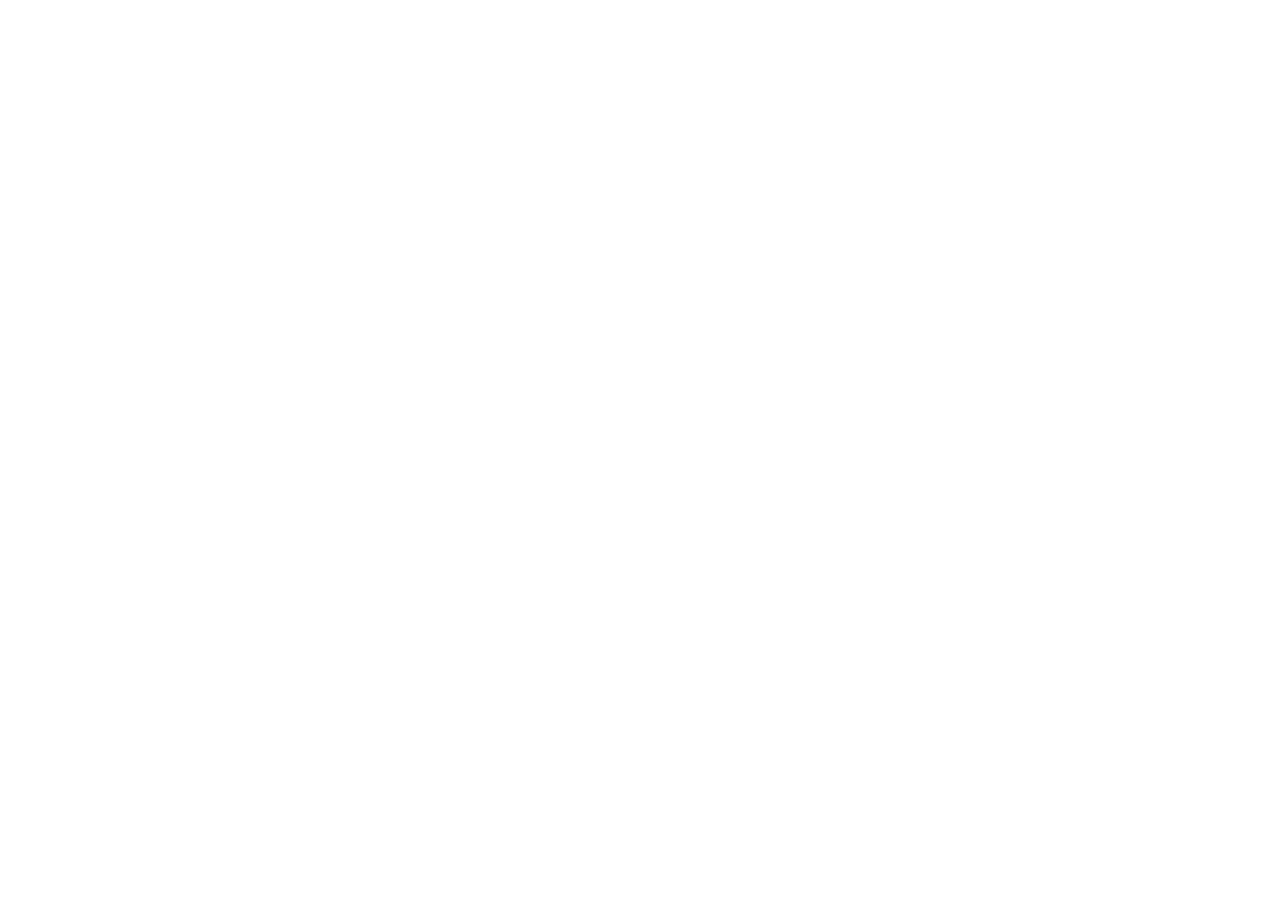
==== pages/chat.html @ f08343c9 "first change" ====
<!DOCTYPE html>
<html lang="en">
<head>
    <meta charset="UTF-8">
    <meta http-equiv="X-UA-Compatible" content="IE=edge">
    <meta name="viewport" content="width=device-width, initial-scale=1.0">
    <link rel="stylesheet" href="../style/chat.css">
    <link rel="stylesheet" href="../style/bootstrap.css">
    <title>chat</title>
</head>
<body>
    
</body>
</html>
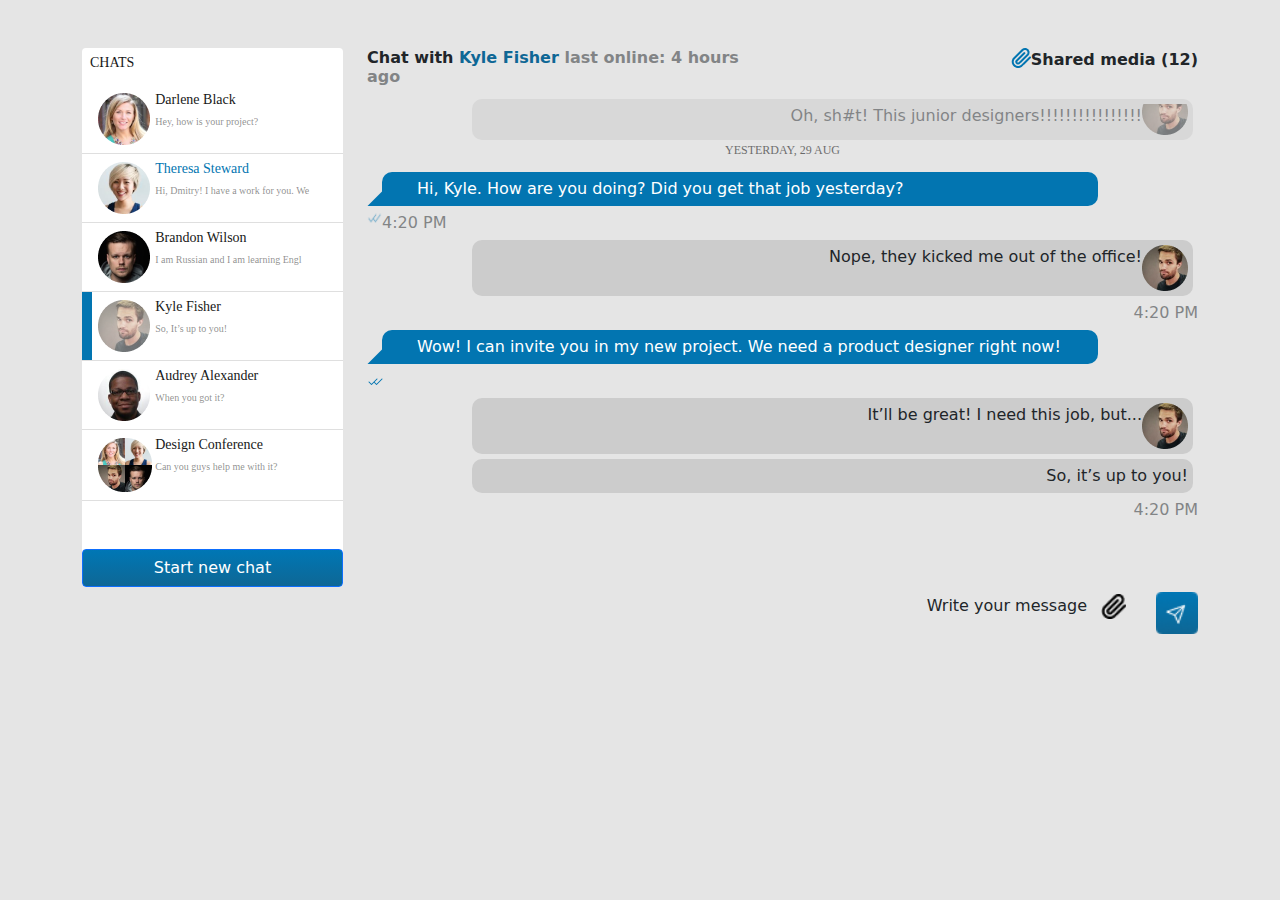
==== commit 77ce1b3f: "chat" ====
--- a/pages/chat.html
+++ b/pages/chat.html
@@ -4,11 +4,76 @@
     <meta charset="UTF-8">
     <meta http-equiv="X-UA-Compatible" content="IE=edge">
     <meta name="viewport" content="width=device-width, initial-scale=1.0">
+    <link rel="stylesheet" href="../style/bootstrap.css">
     <link rel="stylesheet" href="../style/chat.css">
-    <link rel="stylesheet" href="../style/bootstrap.css">
     <title>chat</title>
 </head>
 <body>
-    
+    <div class="chats1 container">
+        <div class="row">
+            <div class="col-12 col-lg-3">
+                <div class="pofiles-wrapper">
+                    <div class="profiles">
+                        <div class="card mt-5">
+                            <h4 class="p-2">CHATS</h4>
+                            <ul class="chat_group list-group list-group-flush">
+                              <li class="list-group-item d-flex "><div class="col-3"><img src="./chat_images/Photo.png" alt="error"></div><div class="text2 col-9"><h4>Darlene Black</h4><p class="opacity">Hey, how is your project?</p></div></li>
+
+                              <li class="list-group-item d-flex "><div class="col-3"><img src="./chat_images/Photo (1).png" alt="error"></div><div class="text2 col-9"><h4 class="theresa">Theresa Steward</h4><p class="opacity">Hi, Dmitry! I have a work for you. We</p></div></li>
+
+                               <li class="list-group-item d-flex "><div class="col-3"><img src="./chat_images/Photo (2).png" alt="error"></div><div class="text2 col-9"><h4>Brandon Wilson</h4><p class="opacity">I am Russian and I am learning Engl</p></div></li>
+
+                               <li class="to_you list-group-item d-flex "><div class="col-3"><img src="./chat_images/Photo (3).png" alt="error"></div><div class="text2 col-9"><h4 class="Kyle">Kyle Fisher</h4><p class="opacity">So, It’s up to you!</p></div></li>
+
+                               <li class="list-group-item d-flex "><div class="col-3"><img src="./chat_images/Photo (4).png" alt="error"></div><div class="text2 col-9"><h4>Audrey Alexander</h4><p class="opacity">When you got it?</p></div></li>  
+
+                               <li class="list-group-item d-flex "><div class="col-3"><img src="./chat_images/Mask Group.png" alt="error"></div><div class="text2 col-9"><h4>Design Conference</h4><p class="opacity">Can you guys help me with it?</p></div></li>
+
+                               <li class="button1">
+                                   <div class="d-grid gap-2 col-12 mx-auto mt-5 ">
+                                       <button class="new_chat btn btn-primary" type="button">Start new chat</button>
+                                     </div>
+                                </li>
+                            </ul>
+                        </div>
+                    </div>
+                </div>
+            </div>
+            <div class="col-12 col-lg-9">
+               <div class="row mt-5">
+                   <div class="col-12 col-lg-6">
+                     <h6 class="Fisher fw-bold">Chat with <span class="kyle fw-bold">Kyle Fisher</span> <span class="online fw-bold">last online: 4 hours ago</span></h6>
+                   </div>
+                   <div class="col-12 col-lg-6 d-flex justify-content-end ">
+                     <img class="vector" src="./chat_images/Vector.png" alt="error"><div class="media fw-bold">Shared media (12)</div>
+                   </div>
+                   <div class="chat">
+                       
+                    <div class="messages-wrapper">
+                    <div class="others online"><p class="message">Oh, sh#t! This junior designers!!!!!!!!!!!!!!!! <img src="./chat_images/Photo (5).png" alt="error"> </p> </div>
+                    <p class="date">yesterday, 29 aug</p>
+                        <div class="mine"><p class="message">Hi, Kyle. How are you doing? Did you get that job yesterday?</p>    <div class="time"><img src="./chat_images/Read.png" alt="" width="15" height="15"> 4:20 PM</div></div>
+                        
+                        <div class="others"><p class="message">Nope, they kicked me out of the office! <img src="./chat_images/Photo (6).png" alt="error"></p><div class="time">4:20 PM</div></div>
+                        <div class="time"></div>
+                        <div class="mine"><p class="message">Wow! I can invite you in my new project. We need a product designer right now!</p> <img src="./chat_images/Read.png" alt="error"></div>
+                        <div class="time"></div>
+                        <div class="others"><p class="message">It’ll be great! I need this job, but... <img src="./chat_images/Photo (6).png" alt=""></p> </div>
+                        <div class="others"><p class="message">So, it’s up to you!</p><div class="time">4:20 PM</div></div>
+                    </div>
+                    <div class="send row d-flex ms-auto">
+                        <div class="col-12 col-lg-10">
+                           <div class="write"><p>Write your message</p></div>
+                        </div>
+                        <div class="massanger col-12 col-lg-2 d-flex justify-content-end">
+                          <div class="scrip d-flex justify-content-end"><img src="./chat_images/Vector (1).png" alt="error"></div>
+                          <div class="logo d-flex justify-content-end"><img src="./chat_images/sending_logo.png" alt="error"></div>
+                        </div>
+                    </div>
+               </div>
+                </div>
+            </div>
+        </div>
+    </div>
 </body>
 </html>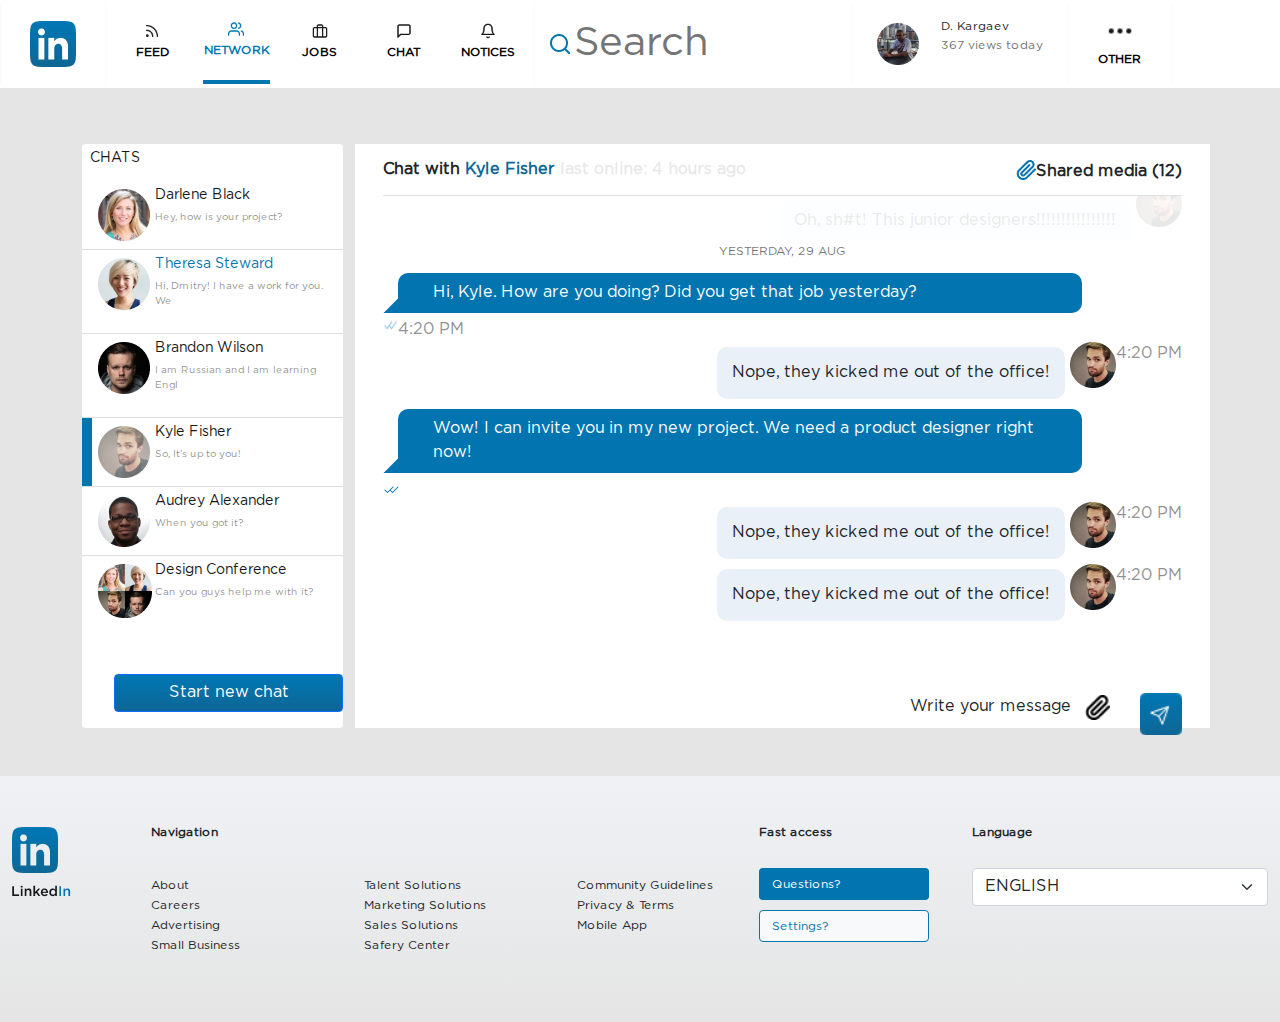
==== commit 0741c60b: "Chat all added" ====
--- a/pages/chat.html
+++ b/pages/chat.html
@@ -1,15 +1,546 @@
 <!DOCTYPE html>
 <html lang="en">
+
 <head>
     <meta charset="UTF-8">
     <meta http-equiv="X-UA-Compatible" content="IE=edge">
     <meta name="viewport" content="width=device-width, initial-scale=1.0">
     <link rel="stylesheet" href="../style/bootstrap.css">
     <link rel="stylesheet" href="../style/chat.css">
+    <link rel="stylesheet" href="../style/navbarFooter.css">
+    <script src="https://cdn.jsdelivr.net/npm/bootstrap@5.1.3/dist/js/bootstrap.min.js"
+        integrity="sha384-QJHtvGhmr9XOIpI6YVutG+2QOK9T+ZnN4kzFN1RtK3zEFEIsxhlmWl5/YESvpZ13"
+        crossorigin="anonymous"></script>
+    <script src="https://cdn.jsdelivr.net/npm/bootstrap@5.1.3/dist/js/bootstrap.bundle.min.js"
+        integrity="sha384-ka7Sk0Gln4gmtz2MlQnikT1wXgYsOg+OMhuP+IlRH9sENBO0LRn5q+8nbTov4+1p"
+        crossorigin="anonymous"></script>
     <title>chat</title>
 </head>
+
 <body>
-    <div class="chats1 container">
+    <!-- navbar -->
+    <div class="fixed1"></div>
+    <div style="position: fixed; width: 100%;  z-index: 20;">
+        <div class="container-fluid " style="z-index: 20;">
+            <div class="container-xxl p-r   " style=" z-index: 110;">
+                <div class="row " style="z-index: 100;">
+                    <div class="col-6 col-md-7 col-lg-8"></div>
+                    <div class="col-5 col-md-4 col-lg-4 p-r" id="z" style=" z-index: 1000;">
+                        <div class="offcanvas offcanvas-top"
+                            style="z-index: 100; position: absolute; width: 100% !important;height: 800px !important; right: 0 !important; "
+                            tabindex="-1" id="offcanvasTop" aria-labelledby="offcanvasTopLabel">
+                            <div class="offcanvas-header">
+                                <h5 id="offcanvasTopLabel">More from LinkedIn</h5>
+                                <button type="button" class="btn-close text-reset" data-bs-dismiss="offcanvas"
+                                    aria-label="Close" onclick="exit()"></button>
+                            </div>
+                            <div class="offcanvas-body">
+                                <div style="background: white; width: 100%;">
+                                    <button class="btn  d-flex w-100" style="background: #0275B1;
+                    ">
+                                        <div class="d-flex justify-content-center align-items-center"
+                                            style="width: 20%;">
+                                            <img src="../images/book-open.png" alt="">
+                                        </div>
+                                        <div style="width: 80%;">
+                                            <h6 style="   
+                         font-family: 'Inter', sans-serif;
+                        font-weight: 600;
+                        font-size: 12px;
+                        line-height: 18px;
+                        letter-spacing: 0em;
+                        text-align: left;
+                        color: white;
+                        ">Learning with LinkedIn</h6>
+                                            <p style="font-family: 'Inter', sans-serif;
+                        color: white;
+                        font-size: 10px;
+                        line-height: 15px;
+                        letter-spacing: 0em;
+                        text-align: left;
+                        ">Courses, lectures, workshops</p>
+                                        </div>
+                                    </button>
+
+                                    <div class="d-flex flex-wrap justify-content-between">
+                                        <div class="d-flex others-cards cursor-p">
+                                            <div class="col-3 d-flex justify-content-center align-items-center"><img
+                                                    src="../images/Group_left.png" style="width: 15px; height: 15px;"
+                                                    alt=""></div>
+                                            <div class="col-9 d-flex justify-content-center align-items-center">
+                                                <h5 style="font-weight: 600; font-size: 12px;">Insights</h5>
+                                            </div>
+                                        </div>
+
+                                        <div class="d-flex others-cards cursor-p">
+                                            <div class="col-3 d-flex justify-content-center align-items-center"><img
+                                                    src="../images/Group_left2.png" style="width: 15px; height: 15px; "
+                                                    alt=""></div>
+                                            <div class="col-9 d-flex justify-content-center align-items-center">
+                                                <h5 style="font-weight: 600; font-size: 12px;">advertise</h5>
+                                            </div>
+                                        </div>
+
+                                        <div class="d-flex others-cards cursor-p">
+                                            <div class="col-3 d-flex justify-content-center align-items-center"><img
+                                                    src="../images/Group_left3.png" style="width: 15px; height: 15px;"
+                                                    alt=""></div>
+                                            <div class="col-9 d-flex justify-content-center align-items-center">
+                                                <h5 style="font-weight: 600; font-size: 12px;">groups</h5>
+                                            </div>
+                                        </div>
+
+                                        <div class=" d-flex others-cards cursor-p">
+                                            <div class="col-3 d-flex justify-content-center align-items-center"><img
+                                                    src="../images/Group_left4.png" style="width: 15px; height: 15px;"
+                                                    alt=""></div>
+                                            <div class="col-9 d-flex justify-content-center align-items-center">
+                                                <h5 style="font-weight: 600; font-size: 12px;">proFinder</h5>
+                                            </div>
+                                        </div>
+
+                                        <div class=" d-flex others-cards cursor-p">
+                                            <div class="col-3 d-flex justify-content-center align-items-center"><img
+                                                    src="../images/Group_left5.png" style="width: 15px; height: 15px;"
+                                                    alt=""></div>
+                                            <div class="col-9 d-flex justify-content-center align-items-center">
+                                                <h5 style="font-weight: 600; font-size: 12px;">Salary</h5>
+                                            </div>
+                                        </div>
+
+                                        <div class="d-flex others-cards cursor-p">
+                                            <div class="col-3 d-flex justify-content-center align-items-center"><img
+                                                    src="../images/Group_left6.png" style="width: 15px; height: 15px;"
+                                                    alt=""></div>
+                                            <div class="col-9 d-flex justify-content-center align-items-center">
+                                                <h5 style="font-weight: 600; font-size: 12px;">slideshare</h5>
+                                            </div>
+                                        </div>
+                                    </div>
+
+                                    <div class="mt-3" style="width: 100%; height: 1px; background: rgba(0, 0, 0, .1);">
+                                    </div>
+
+                                    <h4 class="mt-3" style="  
+                    font-family: 'Roboto', sans-serif;     
+                    font-size: 16px;
+                    line-height: 21px;
+                    letter-spacing: 0em;
+                    text-align: left;
+                    font-weight: 600;
+                    ">Business services</h4>
+
+
+                                    <div class="business mt-3 cursor-p">
+                                        <h4 class="business_h4">Talent Solutions</h4>
+                                        <p class="business_p">Find, attract and recruit talent</p>
+                                    </div>
+                                    <div class="business mt-3 cursor-p">
+                                        <h4 class="business_h4">Sales Solutions</h4>
+                                        <p class="business_p">Unlock sales opportunities</p>
+                                    </div>
+                                    <div class="business mt-3 cursor-p">
+                                        <h4 class="business_h4">Post a job</h4>
+                                        <p class="business_p">Get your job in front of quality candidates</p>
+                                    </div>
+                                    <div class="business mt-3 cursor-p">
+                                        <h4 class="business_h4">Marketing Solutions</h4>
+                                        <p class="business_p">Acquire customers and grow your buisness</p>
+                                    </div>
+                                    <div class="business mt-3 cursor-p">
+                                        <h4 class="business_h4">Learning Solutions</h4>
+                                        <p class="business_p">Develop talent across your organisation</p>
+                                    </div>
+
+                                    <div class="mt-3" style="width: 100%; height: 1px; background: rgba(0, 0, 0, .1);">
+                                    </div>
+                                    <div class="business gold mt-3 cursor-p">
+                                        <h4 class="business_h4">LinkedIn Premium</h4>
+                                        <p class="business_p">Special features only for premium users</p>
+                                    </div>
+                                </div>
+                            </div>
+                        </div>
+                    </div>
+
+                </div>
+            </div>
+        </div>
+    </div>
+    <div class="container-fluid-xxl   ">
+        <div class="container-xxl ">
+            <div class="row d-flex flex-row align-items-center fixed">
+                <div class="b col-2  col-lg-1 d-flex justify-content-center align-items-center">
+                    <a href="../index.html"><img style="width: 46px; height: 46px;" src="images/Logo.png" alt=""></a>
+                </div>
+                <div class="d-none d-lg-flex col-lg-4 d-flex py-1 justify-content-between navbar">
+                    <div class="col-2 d-flex flex-column align-items-center justify-content-center">
+                        <img src="../images/rss.png " alt="">
+                        <a class="py-2" href="feed.html">Feed</a>
+
+                    </div>
+                    <div style="border-bottom: 4px solid #0275B1 !important;
+        " class="col-2 bor_bot d-flex flex-column align-items-center justify-content-center">
+                        <img src="../imagesdiyorbek/users (1).png" alt="">
+                        <a class="py-2" style="color:#0077B5 !important;" href="network.html">Network</a>
+                    </div>
+                    <div class="col-2 d-flex flex-column align-items-center justify-content-center">
+                        <img src="../images/briefcase.png" alt="">
+                        <a class="py-2" href="job.html">jobs</a>
+                    </div>
+                    <div class=" col-2 d-flex flex-column align-items-center justify-content-center">
+                        <img src="../images/message-square.png" alt="">
+                        <a class="py-2" href="chat.html">chat</a>
+                    </div>
+                    <div class="col-2 d-flex flex-column align-items-center justify-content-center">
+                        <img src="../images/bell.png" alt="">
+                        <a class="py-2" href="notices.html">notices</a>
+                    </div>
+                </div>
+
+                <div class="b input col-md-5 col-5 col-lg-3 d-flex flex-row align-items-center justify-content-around p-r"
+                    style="z-index: 10 !important; background: white;">
+                    <img src="../images/search.png" style="width: 24px; height: 24px;" alt="">
+                    <input type="text" placeholder="Search" onfocus="onfokus()" style="z-index: 10;">
+                    <div id="of" class="col-12 inputFocus" style="z-index: 1; padding:0px 30px 30px 30px;">
+                        <h1 onclick="fokusend()" style=" cursor: pointer;  color:rgba(0, 0, 0, .1); font-family: 'Inter', sans-serif;       
+                        ">X</h1>
+                        <h4 style="color:rgba(0, 0, 0, .1); font-size: 16px;">JOBS</h4>
+                        <div class="d-flex mt-2 others-cards cursor-p" style="width: 100%;">
+                            <div class="col-3 d-flex justify-content-center align-items-center ">
+                                <img src="../images/Rectangle 2.2 (1)1.png" style="width: 40px; height: 40px;" alt="">
+                            </div>
+                            <div class="col-9 visitors d-flex flex-column justify-content-center">
+                                <h4>UX/UI Designer</h4>
+                                <p>Upwork</p>
+                            </div>
+
+
+                        </div>
+                        <div class="d-flex mt-2 others-cards cursor-p" style="width: 100%;">
+                            <div class="col-3 d-flex justify-content-center align-items-center ">
+                                <img src="../images/Rectangle 2.2 (1)2.png" style="width: 40px; height: 40px;" alt="">
+                            </div>
+                            <div class="col-9 visitors d-flex flex-column justify-content-center">
+                                <h4>Part-time UX designer</h4>
+                                <p>Google</p>
+                            </div>
+
+                        </div>
+
+                        <h4 class="mt-4" style="color: #0275B1; font-size: 16px;">All jobs (84)</h4>
+
+                        <div class="mt-3" style="width: 100%; height: 1px; background: rgba(0, 0, 0, .1);"></div>
+
+                        <h4 class="mt-4" style="color:rgba(0, 0, 0, .1); font-size: 16px;">Users</h4>
+                        <div class="d-flex mt-2 others-cards cursor-p" style="width: 100%;">
+                            <div class="col-3 d-flex justify-content-center align-items-center ">
+                                <img src="../images/Photo3.png" alt="">
+                            </div>
+                            <div class="col-9 visitors d-flex flex-column justify-content-center">
+                                <h4>Brandon Wilson</h4>
+                                <p>Senior UX designer</p>
+                            </div>
+
+                        </div>
+
+                        <div class="d-flex mt-2 others-cards cursor-p" style="width: 100%;">
+                            <div class="col-3 d-flex justify-content-center align-items-center  ">
+                                <img src="../images/Photo4.png" alt="">
+                            </div>
+                            <div class="col-9 visitors d-flex flex-column justify-content-center">
+                                <h4>Kyle Fisher </h4>
+                                <p>Product designer at Com...</p>
+                            </div>
+
+                        </div>
+                        <h4 class="mt-4" style="color: #0275B1; font-size: 16px;">All users (1,530)</h4>
+                        <div class="mt-3" style="width: 100%; height: 1px; background: rgba(0, 0, 0, .1);"></div>
+
+                        <h4 class="mt-4" style="color:rgba(0, 0, 0, .1); font-size: 16px;">Articles</h4>
+
+                        <div class="d-flex mt-3 cursor-p" style="width: 100%;">
+                            <div class="col-5 d-flex justify-content-center align-items-center  ">
+                                <img src="../images/Photo22.png" alt="">
+                            </div>
+                            <div class="col-7 visitors d-flex flex-column justify-content-center ">
+                                <h4>Designing with
+                                    Adobe XD and pro</h4>
+                                <p>9,122 viewers</p>
+                            </div>
+
+                        </div>
+                        <h4 class="mt-4" style="color: #0275B1; font-size: 16px; margin-bottom: 40px;">See all
+                            recomendations</h4>
+
+                    </div>
+                </div>
+
+                <div class=" col-3 col-md-2 col-lg-2 d-none d-md-flex d-flex align-items-center justify-content-around">
+                    <div><img src="../images/Rectangle.png" alt=""></div>
+                    <div class="d-flex flex-column justify-content-center">
+                        <h6 style="font-family: Gotham Pro;
+                        font-size: 12px;
+                        line-height: 11px;
+                        letter-spacing: 0em;
+                        text-align: left;
+                        ">D. Kargaev</h6>
+                        <p style="font-family: Gotham Pro;
+                        font-size: 12px;
+                        line-height: 11px;
+                        letter-spacing: 0em;
+                        text-align: left;
+                        color: #747474;
+
+                        ">367 views today</p>
+                    </div>
+                </div>
+
+                <div class=" b   col-3 col-md-2 col-lg-1 d-flex flex-column align-items-center justify-content-center">
+                    <img src="../images/more-horizontal.png" style="width: 30px; height: 30px;" alt="">
+                    <a class="py-2" href="" type="button" data-bs-toggle="offcanvas" data-bs-target="#offcanvasTop"
+                        aria-controls="offcanvasTop" onclick="clickother()">other</a>
+
+                    <!-- <button class="btn btn-primary" type="button" data-bs-toggle="offcanvas" data-bs-target="#offcanvasTop" aria-controls="offcanvasTop">Toggle top offcanvas</button> -->
+
+
+
+                </div>
+                <div class="col-2 col-md-1  d-xl-none">
+                    <button style="z-index: 10;" class="btn " type="button" data-bs-toggle="offcanvas"
+                        data-bs-target="#offcanvasRight" aria-controls="offcanvasRight"><img
+                            style="width: 30px; height: 30px;" src="../images/menu2.png" alt=""></button>
+
+                    <div class="offcanvas offcanvas-end" tabindex="-1" id="offcanvasRight"
+                        aria-labelledby="offcanvasRightLabel">
+                        <div class="offcanvas-header">
+                            <h5 id="offcanvasRightLabel">Menu</h5>
+                            <button type="button" class="btn-close text-reset" data-bs-dismiss="offcanvas"
+                                aria-label="Close"></button>
+                        </div>
+                        <div class="offcanvas-body">
+                            <div class="d-block d-lg-none col-lg-4 d-flex py-1 justify-content-between navbar">
+                                <div class="col-2 d-flex flex-column align-items-center justify-content-center">
+                                    <img src="../images/rss.png " alt="">
+                                    <a class="py-2" href="feed.html">Feed</a>
+
+                                </div>
+                                <div style="    border-bottom: 4px solid #0275B1 !important;
+              " class="col-2 bor_bot d-flex flex-column align-items-center justify-content-center">
+                                    <img src="../imagesdiyorbek/users (1).png" alt="">
+                                    <a style="color: #0275B1 !important;" class="py-2  " style="color: #0077B5;"
+                                        href="network.html">Network</a>
+                                </div>
+                                <div class="col-2 d-flex flex-column align-items-center justify-content-center">
+                                    <img src="../images/briefcase.png" alt="">
+                                    <a class="py-2" href="job.html">jobs</a>
+                                </div>
+                                <div class=" col-2 d-flex flex-column align-items-center justify-content-center">
+                                    <img src="../images/message-square.png" alt="">
+                                    <a class="py-2" href="chat.html">chat</a>
+                                </div>
+                                <div class="col-2 d-flex flex-column align-items-center justify-content-center">
+                                    <img src="../images/bell.png" alt="">
+                                    <a class="py-2" href="notices.html">notices</a>
+                                </div>
+                            </div>
+                            <div class="col-12 d-block d-xl-none">
+                                <div class="row r-banner ">
+                                    <div class="col-12">
+                                        <div class="row  r-col-3 justify-content-around">
+                                            <div class="col-6 d-flex align-items-center">
+                                                <h5>your dashboard</h5>
+                                            </div>
+                                            <div class="col-6 d-flex justify-content-end"><a href="">go to stats</a>
+                                            </div>
+                                        </div>
+                                        <div class="hr">
+                                            <div></div>
+                                        </div>
+
+                                        <div class="row r-col-3-important">
+                                            <div class="col-12 big-h">
+                                                <h6>367</h6>
+                                                <p>views today</p>
+                                            </div>
+                                            <div class="col-12 big-h">
+                                                <h6>15</h6>
+                                                <p>posts views</p>
+                                            </div>
+                                            <div class="col-12 big-h">
+                                                <h6>9</h6>
+                                                <p>search appereances</p>
+                                            </div>
+                                        </div>
+                                    </div>
+
+
+
+
+                                </div>
+
+                                <div class="row mt-3 r-banner ">
+                                    <div class="col-12">
+                                        <div class="row  r-col-3 justify-content-around">
+                                            <div class="col-6 d-flex align-items-center">
+                                                <h5>visitors</h5>
+                                            </div>
+                                            <div class="col-6 d-flex justify-content-end"><a href="">view all</a></div>
+                                        </div>
+                                        <div class="hr">
+                                            <div></div>
+                                        </div>
+
+                                        <div class="row r-col-3-important">
+                                            <div class="col-12 big-h">
+                                                <div class="row ">
+                                                    <div
+                                                        class="col-3 d-flex justify-content-center align-items-center  ">
+                                                        <img src="../images/Photo1.png" alt="">
+                                                    </div>
+                                                    <div
+                                                        class="col-9 visitors d-flex flex-column justify-content-center">
+                                                        <h4>Darlene Black</h4>
+                                                        <p>HR-manager, 10 000 connec...</p>
+                                                    </div>
+
+                                                </div>
+
+                                                <div class="row mt-2">
+                                                    <div
+                                                        class="col-3 d-flex justify-content-center align-items-center  ">
+                                                        <img src="../images/Photo2.png" alt="">
+                                                    </div>
+                                                    <div
+                                                        class="col-9 visitors d-flex flex-column justify-content-center">
+                                                        <h4>Theresa Steward </h4>
+                                                        <p>iOS developer</p>
+                                                    </div>
+
+                                                </div>
+
+                                                <div class="row mt-2">
+                                                    <div
+                                                        class="col-3 d-flex justify-content-center align-items-center  ">
+                                                        <img src="../images/Photo3.png" alt="">
+                                                    </div>
+                                                    <div
+                                                        class="col-9 visitors d-flex flex-column justify-content-center">
+                                                        <h4>Brandon Wilson</h4>
+                                                        <p>Senior UX designer</p>
+                                                    </div>
+
+                                                </div>
+
+                                                <div class="row mt-2">
+                                                    <div
+                                                        class="col-3 d-flex justify-content-center align-items-center  ">
+                                                        <img src="../images/Photo4.png" alt="">
+                                                    </div>
+                                                    <div
+                                                        class="col-9 visitors d-flex flex-column justify-content-center">
+                                                        <h4>Kyle Fisher </h4>
+                                                        <p>Product designer at Com...</p>
+                                                    </div>
+
+                                                </div>
+
+                                                <div class="row mt-2">
+                                                    <div
+                                                        class="col-3 d-flex justify-content-center align-items-center  ">
+                                                        <img src="../images/Photo5.png" alt="">
+                                                    </div>
+                                                    <div
+                                                        class="col-9 visitors d-flex flex-column justify-content-center">
+                                                        <h4>Audrey Alexander</h4>
+                                                        <p>Team lead at Google</p>
+                                                    </div>
+
+                                                </div>
+                                            </div>
+
+                                        </div>
+                                    </div>
+
+
+
+
+                                </div>
+
+                                <div class="row mt-3 r-banner">
+                                    <div class="col-12">
+                                        <div class="row  r-col-3 justify-content-around">
+                                            <div class="col-12 d-flex align-items-center">You may like these courses
+                                            </div>
+                                        </div>
+                                        <div class="hr">
+                                            <div></div>
+                                        </div>
+
+                                        <div class="row mt-5">
+                                            <div class="col-12 big-h">
+                                                <div class="row ">
+                                                    <div
+                                                        class="col-5 d-flex justify-content-center align-items-center  ">
+                                                        <img src="../images/Photo21.png" alt="">
+                                                    </div>
+                                                    <div
+                                                        class="col-7 visitors d-flex flex-column justify-content-center">
+                                                        <h4>UX Foundations:
+                                                            Prototyping</h4>
+                                                        <p>27,959 viewers</p>
+                                                    </div>
+
+                                                </div>
+
+                                                <div class="row mt-3 ">
+                                                    <div
+                                                        class="col-5 d-flex justify-content-center align-items-center  ">
+                                                        <img src="../images/Photo21.png" alt="">
+                                                    </div>
+                                                    <div
+                                                        class="col-7 visitors d-flex flex-column justify-content-center">
+                                                        <h4>UX Foundations:
+                                                            Prototyping</h4>
+                                                        <p>27,959 viewers</p>
+                                                    </div>
+
+                                                </div>
+
+                                                <div class="row mt-3">
+                                                    <div
+                                                        class="col-5 d-flex justify-content-center align-items-center  ">
+                                                        <img src="../images/Photo21.png" alt="">
+                                                    </div>
+                                                    <div
+                                                        class="col-7 visitors d-flex flex-column justify-content-center">
+                                                        <h4>UX Foundations:
+                                                            Prototyping</h4>
+                                                        <p>27,959 viewers</p>
+                                                    </div>
+
+                                                </div>
+
+
+
+
+                                            </div>
+
+                                        </div>
+                                    </div>
+                                </div>
+
+
+                            </div>
+                        </div>
+                    </div>
+                </div>
+            </div>
+        </div>
+    </div>
+    <!-- navbar -->
+
+    <div class=" pt-5 mt-5 container">
         <div class="row">
             <div class="col-12 col-lg-3">
                 <div class="pofiles-wrapper">
@@ -17,63 +548,260 @@
                         <div class="card mt-5">
                             <h4 class="p-2">CHATS</h4>
                             <ul class="chat_group list-group list-group-flush">
-                              <li class="list-group-item d-flex "><div class="col-3"><img src="./chat_images/Photo.png" alt="error"></div><div class="text2 col-9"><h4>Darlene Black</h4><p class="opacity">Hey, how is your project?</p></div></li>
-
-                              <li class="list-group-item d-flex "><div class="col-3"><img src="./chat_images/Photo (1).png" alt="error"></div><div class="text2 col-9"><h4 class="theresa">Theresa Steward</h4><p class="opacity">Hi, Dmitry! I have a work for you. We</p></div></li>
-
-                               <li class="list-group-item d-flex "><div class="col-3"><img src="./chat_images/Photo (2).png" alt="error"></div><div class="text2 col-9"><h4>Brandon Wilson</h4><p class="opacity">I am Russian and I am learning Engl</p></div></li>
-
-                               <li class="to_you list-group-item d-flex "><div class="col-3"><img src="./chat_images/Photo (3).png" alt="error"></div><div class="text2 col-9"><h4 class="Kyle">Kyle Fisher</h4><p class="opacity">So, It’s up to you!</p></div></li>
-
-                               <li class="list-group-item d-flex "><div class="col-3"><img src="./chat_images/Photo (4).png" alt="error"></div><div class="text2 col-9"><h4>Audrey Alexander</h4><p class="opacity">When you got it?</p></div></li>  
-
-                               <li class="list-group-item d-flex "><div class="col-3"><img src="./chat_images/Mask Group.png" alt="error"></div><div class="text2 col-9"><h4>Design Conference</h4><p class="opacity">Can you guys help me with it?</p></div></li>
-
-                               <li class="button1">
-                                   <div class="d-grid gap-2 col-12 mx-auto mt-5 ">
-                                       <button class="new_chat btn btn-primary" type="button">Start new chat</button>
-                                     </div>
+                                <li class="list-group-item d-flex ">
+                                    <div class="col-3"><img src="./chat_images/Photo.png" alt="error"></div>
+                                    <div class="text2 col-9">
+                                        <h4>Darlene Black</h4>
+                                        <p class="opacity">Hey, how is your project?</p>
+                                    </div>
+                                </li>
+
+                                <li class="list-group-item d-flex ">
+                                    <div class="col-3"><img src="./chat_images/Photo (1).png" alt="error"></div>
+                                    <div class="text2 col-9">
+                                        <h4 class="theresa">Theresa Steward</h4>
+                                        <p class="opacity">Hi, Dmitry! I have a work for you. We</p>
+                                    </div>
+                                </li>
+
+                                <li class="list-group-item d-flex ">
+                                    <div class="col-3"><img src="./chat_images/Photo (2).png" alt="error"></div>
+                                    <div class="text2 col-9">
+                                        <h4>Brandon Wilson</h4>
+                                        <p class="opacity">I am Russian and I am learning Engl</p>
+                                    </div>
+                                </li>
+
+                                <li class="to_you list-group-item d-flex ">
+                                    <div class="col-3"><img src="./chat_images/Photo (3).png" alt="error"></div>
+                                    <div class="text2 col-9">
+                                        <h4 class="Kyle">Kyle Fisher</h4>
+                                        <p class="opacity">So, It’s up to you!</p>
+                                    </div>
+                                </li>
+
+                                <li class="list-group-item d-flex ">
+                                    <div class="col-3"><img src="./chat_images/Photo (4).png" alt="error"></div>
+                                    <div class="text2 col-9">
+                                        <h4>Audrey Alexander</h4>
+                                        <p class="opacity">When you got it?</p>
+                                    </div>
+                                </li>
+
+                                <li class="list-group-item d-flex ">
+                                    <div class="col-3"><img src="./chat_images/Mask Group.png" alt="error"></div>
+                                    <div class="text2 col-9">
+                                        <h4>Design Conference</h4>
+                                        <p class="opacity">Can you guys help me with it?</p>
+                                    </div>
+                                </li>
                                 </li>
                             </ul>
+                            <ul class="bg-white">
+                                <li class="button1">
+                                    <div class="d-grid gap-2 col-12 mx-auto mt-5 ">
+                                        <button class="new_chat btn btn-primary" type="button">Start new chat</button>
+                                    </div>
+                                </li>
+                            </ul>
+
                         </div>
                     </div>
                 </div>
             </div>
-            <div class="col-12 col-lg-9">
-               <div class="row mt-5">
-                   <div class="col-12 col-lg-6">
-                     <h6 class="Fisher fw-bold">Chat with <span class="kyle fw-bold">Kyle Fisher</span> <span class="online fw-bold">last online: 4 hours ago</span></h6>
-                   </div>
-                   <div class="col-12 col-lg-6 d-flex justify-content-end ">
-                     <img class="vector" src="./chat_images/Vector.png" alt="error"><div class="media fw-bold">Shared media (12)</div>
-                   </div>
-                   <div class="chat">
-                       
-                    <div class="messages-wrapper">
-                    <div class="others online"><p class="message">Oh, sh#t! This junior designers!!!!!!!!!!!!!!!! <img src="./chat_images/Photo (5).png" alt="error"> </p> </div>
-                    <p class="date">yesterday, 29 aug</p>
-                        <div class="mine"><p class="message">Hi, Kyle. How are you doing? Did you get that job yesterday?</p>    <div class="time"><img src="./chat_images/Read.png" alt="" width="15" height="15"> 4:20 PM</div></div>
-                        
-                        <div class="others"><p class="message">Nope, they kicked me out of the office! <img src="./chat_images/Photo (6).png" alt="error"></p><div class="time">4:20 PM</div></div>
-                        <div class="time"></div>
-                        <div class="mine"><p class="message">Wow! I can invite you in my new project. We need a product designer right now!</p> <img src="./chat_images/Read.png" alt="error"></div>
-                        <div class="time"></div>
-                        <div class="others"><p class="message">It’ll be great! I need this job, but... <img src="./chat_images/Photo (6).png" alt=""></p> </div>
-                        <div class="others"><p class="message">So, it’s up to you!</p><div class="time">4:20 PM</div></div>
-                    </div>
-                    <div class="send row d-flex ms-auto">
-                        <div class="col-12 col-lg-10">
-                           <div class="write"><p>Write your message</p></div>
-                        </div>
-                        <div class="massanger col-12 col-lg-2 d-flex justify-content-end">
-                          <div class="scrip d-flex justify-content-end"><img src="./chat_images/Vector (1).png" alt="error"></div>
-                          <div class="logo d-flex justify-content-end"><img src="./chat_images/sending_logo.png" alt="error"></div>
-                        </div>
-                    </div>
-               </div>
+            <div class="col-12 bg-white mt-5 col-lg-9">
+                <div class="row p-3">
+                    <div class="col-12 col-lg-6 ">
+                        <h6 class="Fisher fw-bold pb-2 ">Chat with <span class="kyle fw-bold">Kyle Fisher</span> <span
+                                class="online fw-bold">last online: 4 hours ago</span></h6>
+                    </div>
+                    <div class="col-12 col-lg-6 d-flex justify-content-end ">
+                        <img class="vector" src="./chat_images/Vector.png" alt="error">
+                        <div class="media fw-bold">Shared media (12)</div>
+                    </div>
+                    <div class="chat">
+
+                        <div class="messages-wrapper border-top ">
+                            <div class="others d-flex justify-content-end online pt-0">
+                                <p class="message">Oh, sh#t! This junior designers!!!!!!!!!!!!!!!! </p>
+                                <p><img src="./chat_images/Photo (5).png" alt="error"></p>
+                            </div>
+                            <p class="date">yesterday, 29 aug</p>
+                            <div class="mine">
+                                <p class="message">Hi, Kyle. How are you doing? Did you get that job yesterday?</p>
+                                <div class="time"><img src="./chat_images/Read.png" alt="" width="15" height="15"> 4:20
+                                    PM</div>
+                            </div>
+
+                            <div class="others  d-flex justify-content-end">
+                                <p class="message d-flex align-items-center">Nope, they kicked me out of the office!
+                                </p>
+                                <p><img src="./chat_images/Photo (6).png" alt="error"></p>
+                                <div class="time">4:20 PM</div>
+                            </div>
+                            <div class="time"></div>
+                            <div class="mine">
+                                <p class="message">Wow! I can invite you in my new project. We need a product designer
+                                    right now!</p> <img src="./chat_images/Read.png" alt="error">
+                            </div>
+                            <div class="time"></div>
+                            <div class="others  d-flex justify-content-end">
+                                <p class="message d-flex align-items-center">Nope, they kicked me out of the office!
+                                </p>
+                                <p><img src="./chat_images/Photo (6).png" alt="error"></p>
+                                <div class="time">4:20 PM</div>
+                            </div>
+
+                            <div class="others  d-flex justify-content-end">
+                                <p class="message d-flex align-items-center">Nope, they kicked me out of the office!
+                                </p>
+                                <p><img src="./chat_images/Photo (6).png" alt="error"></p>
+                                <div class="time">4:20 PM</div>
+                            </div>
+
+                        </div>
+                        <div class="send row d-flex ms-auto">
+                            <div class="col-12 col-lg-10">
+                                <div class="write">
+                                    <p>Write your message</p>
+                                </div>
+                            </div>
+                            <div class="massanger col-12 col-lg-2 d-flex justify-content-end">
+                                <div class="scrip d-flex justify-content-end"><img src="./chat_images/Vector (1).png"
+                                        alt="error"></div>
+                                <div class="logo d-flex justify-content-end"><img src="./chat_images/sending_logo.png"
+                                        alt="error"></div>
+                            </div>
+                        </div>
+                    </div>
                 </div>
             </div>
         </div>
     </div>
+
+    <!-- footer -->
+    <div class="container-fluid-xxl  footer mt-5  p-r">
+
+        <div class="container-xxl">
+            <div class="row margin-p">
+                <div class="col-1 mt-3 col-xl-1">
+                    <img src="../images/Logo3.png" alt="">
+                    <img style="margin-top: 12px;" src="../images/LinkedIn.png" alt="">
+                </div>
+                <div class="col-md-11 mt-3 col-xl-6">
+                    <div class="row mb-30 d-flex justify-content-center align-items-center">
+                        <h6 class="text-a" style="padding-left: 44px;">Navigation</h6>
+                        <div class="col-12"></div>
+                    </div>
+                    <div class="row">
+                        <div class="col-sm-4 text-a d-sm-block d-flex justify-content-center">
+                            <ul>
+                                <li>
+                                    About
+                                </li>
+                                <li>
+                                    Careers
+                                </li>
+                                <li>
+                                    Advertising
+                                </li>
+                                <li>
+                                    Small Business
+                                </li>
+                            </ul>
+                        </div>
+
+                        <div class="col-sm-4 text-a d-sm-block d-flex justify-content-center">
+                            <ul>
+                                <li>
+                                    Talent Solutions
+                                </li>
+                                <li>
+                                    Marketing Solutions
+                                </li>
+                                <li>
+                                    Sales Solutions
+                                </li>
+                                <li>
+                                    Safery Center
+                                </li>
+                            </ul>
+                        </div>
+
+                        <div class="col-sm-4 text-a d-sm-block d-flex justify-content-center">
+                            <ul>
+                                <li>
+                                    Community Guidelines
+                                </li>
+                                <li>
+                                    Privacy & Terms
+                                </li>
+                                <li>
+                                    Mobile App
+                                </li>
+
+                            </ul>
+                        </div>
+                    </div>
+
+                </div>
+                <div class="col-md-6 mt-3  col-xl-2">
+                    <h6 class="mb-30">Fast access</h6>
+
+                    <button class="btn">Questions?</button>
+                    <button class="btn">Settings?</button>
+                </div>
+                <div class="col-md-6 mt-3  col-xl-3">
+                    <h6 class="mb-30">Language</h6>
+
+                    <select class="form-select" aria-label="Default select example">
+                        <option selected>ENGLISH</option>
+                        <option value="1">UZBEK</option>
+                        <option value="2">RUS</option>
+                    </select>
+                </div>
+
+            </div>
+        </div>
+    </div>
+    <!-- footer -->
+
+    <script>
+        function menuClick() {
+            let but = document.getElementById('tp');
+            let but2 = document.getElementById('btm');
+            let but3 = document.getElementById('ctr');
+            let but4 = document.getElementById('side');
+
+            but.classList.toggle('top-d');
+            but2.classList.toggle('bottom-d');
+            but3.classList.toggle('center-d');
+            but4.classList.toggle('side-add');
+        }
+        function clickother() {
+
+            others = document.getElementById("z").style.height = 800 + "px"
+        }
+        function exit() {
+
+            others = document.getElementById("z").style.height = 0 + "px"
+        }
+        function onfokus() {
+
+            document.getElementById("of").style.height = 600 + "px";
+            document.getElementById("of").style.display = "block";
+            document.getElementById("of").style.transition = 2 + "s";
+        }
+        function fokusend() {
+
+            document.getElementById("of").style.height = 0 + "px";
+            document.getElementById("of").style.display = "none";
+            document.getElementById("of").style.transition = 2 + "s";
+        }
+    </script>
+
+
+
 </body>
+
 </html>--- a/style/chat.css
+++ b/style/chat.css
@@ -124,7 +124,7 @@
 }
 
 .online {
-  opacity: 0.5;
+  opacity: 0.1;
 }
 
 .to_you:before {
@@ -269,8 +269,8 @@
 .others .message {
   display: flex;
   justify-content: flex-end;
-  background-color: #ccc;
-  padding: 5px;
+  background: #E9F0F8;
+  padding: 8px 15px;
   margin: 5px;
   margin-left: 105px;
   position: relative;
@@ -280,7 +280,7 @@
   justify-content: flex-start;
   background-color: #0275b1;
   color: #fff;
-  padding: 5px;
+  padding: 8px 15px ;
   padding-left: 35px;
   margin: 5px 15px;
   margin-right: 100px;
--- a/style/navbarFooter.css
+++ b/style/navbarFooter.css
@@ -0,0 +1,248 @@
+@font-face {
+    font-family: 'GothamPro';
+    src: url('../fontFamily/GothamPro.ttf');
+
+}
+* {
+    font-family: "GothamPro" !important;
+}
+/* navbar */
+a {
+    text-decoration: none !important; 
+    font-family: 'Inter', sans-serif;       
+    font-size: 12px !important;
+    line-height: 11px;
+    letter-spacing: 0em;
+    text-align: center;
+    text-transform: uppercase;
+    font-weight: 600 !important;
+    color: black !important ;
+
+}
+.container-xxl {
+    min-width: 360px;
+}
+.w {
+    background: white !important;
+    height: 87px;
+}
+.navbar img{
+    width: 16px;
+    height: 16px;
+    display: inline;
+}
+.navbar a:hover {
+    color:  #0275B1 !important;
+}
+.navbar .col-2 {
+    height: 80px;
+}
+.navbar .col-2:hover {
+    border-bottom: 4px solid #0275B1;
+}
+input {
+    border: none;
+    font-family: 'Inter', sans-serif;
+font-size: 40px;
+line-height: 15px;
+letter-spacing: 0em;
+text-align: left;
+height: 80px;
+color: grey;
+width: 90%;
+
+
+}
+.fixed1 {
+    position: fixed;
+    height: 87px;
+    top: 0;
+    background: white;
+    width: 100%;
+}
+input:focus {
+    outline: none;
+}
+.fixed {
+    max-width: 1400px;;
+   position: fixed;
+   width: 100%;
+   background: white;
+   top: 0;
+   z-index: 10;
+}
+/* p {
+    margin: 0 !important;
+} */
+
+.b {
+    border-left: 1px solid rgba(0, 0, 0, .02);
+    border-right: 1px solid rgba(0, 0, 0, .02);
+    height: 80px;
+}
+.others-cards {
+    padding: 14px; 
+    border: 1px solid rgba(0,0,0,.1); 
+    border-radius: 6px;
+    font-family: 'Roboto', sans-serif;     
+     margin-top: 30px;
+     /* margin-left: 30px; */
+    text-transform: uppercase;
+    font-weight: 700 !important;
+font-size: 12px;
+line-height: 11px;
+letter-spacing: 0em;
+text-align: left;
+width: 47%;
+}
+.business_p {
+    font-family: 'Roboto', sans-serif;     
+
+font-size: 10px;
+line-height: 15px;
+letter-spacing: 0em;
+text-align: left;
+
+}.business_h4 {
+    font-family: 'Roboto', sans-serif;     
+    font-size: 16px;
+    line-height: 21px;
+    letter-spacing: 0em;
+    text-align: left;
+    font-weight: 600;
+
+}
+.business {
+    width: 100%;
+    padding: 15px;
+    border: 1px solid rgba(0, 0, 0, .1);
+    border-radius: 6px;
+}
+.gold {
+    background: linear-gradient(180deg, #D8C281 0%, #AC9B69 100%);
+    color: white;
+}
+
+.inputFocus {
+    position: absolute;
+    width: 100%;
+    height: 0;
+    background: white;
+    transition: 2s;
+    z-index: 1;
+    top: 80px;
+    display: none;
+    overflow: hidden;
+    overflow-y: scroll;
+}
+@media screen and (min-width: 1600px){
+    .inputFocus {
+        height: 850px !important; 
+    overflow-y:hidden;
+
+    }
+    .show {
+        height: 1000px !important; 
+        overflow-y:hidden; 
+    }
+}
+
+@media screen and (max-width: 700px){
+    .inputFocus, .show {
+        display: none !important;
+
+    }
+    
+}
+
+.cursor-p {
+    cursor: pointer;
+}
+.cursor-p:hover {
+    box-shadow: 0 0 10px rgba(0, 0, 0,.09) !important;
+}
+/* navbar */
+
+/* footer */
+/* ul  li{
+    
+    list-style-type: none;
+    font-family: 'Roboto', sans-serif;
+margin-bottom: 15px;
+font-size: 12px;
+line-height: 11px;
+letter-spacing: 0em;
+text-align: left;
+
+} */
+.footer {
+    padding-top: 35px;
+    padding-bottom: 50px;
+    cursor: #F7F9FB;
+    background: linear-gradient(180deg, rgba(241, 244, 248, 0.8) 0%, rgba(241, 244, 248, 0) 100%);
+
+
+
+
+}
+.footer h6 {
+    font-family: 'Roboto', sans-serif;
+    font-weight: 700;
+    font-size: 12px;
+    line-height: 11px;
+    letter-spacing: 0em;
+    text-align: left;
+    
+}
+.footer button {
+    background: #0275B1;
+    margin-bottom: 10px;
+    width: 170px;
+    color: white;
+    height: 32px;
+    font-family: 'Roboto', sans-serif;
+
+font-size: 12px;
+line-height: 11px;
+letter-spacing: 0em;
+text-align: left;
+font-weight: 500;
+
+
+}
+.footer button:nth-child(3) {
+    background: #F7F9FB;
+    ;
+    margin-bottom: 10px;
+    width: 170px;
+    border: 1px solid #0275B1;
+    color: #0275B1;
+    
+    height: 32px;
+    font-family: 'Roboto', sans-serif;
+
+font-size: 12px;
+line-height: 11px;
+letter-spacing: 0em;
+font-weight: 500;
+text-align: left;
+
+}
+.form-select option{
+    background: white !important;
+}
+.mb-30 {
+    margin-bottom: 30px;
+}
+.p-r {
+    position: relative;
+}
+ul li {
+    list-style: none;
+font-size: 12px;
+line-height: 20px;
+letter-spacing: 0em;
+text-align: left;
+
+}
+/* footer */